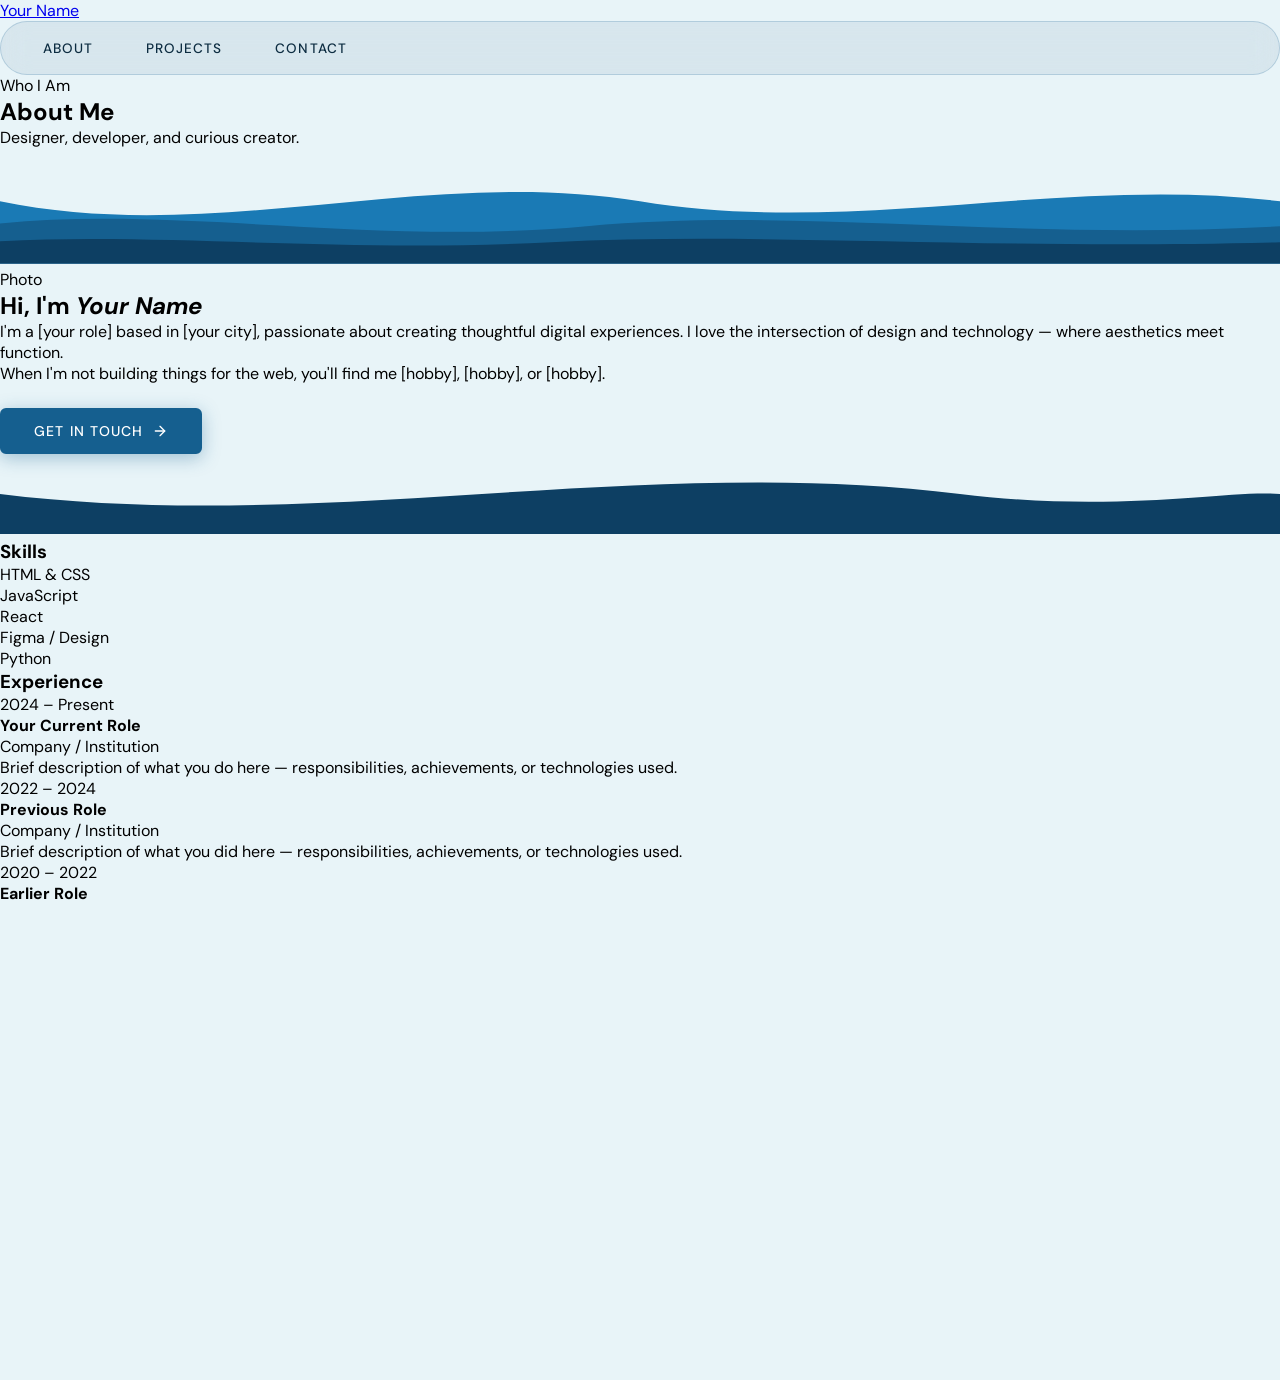
==== about.html @ 08655a59 "Create about.html created about page" ====
<!DOCTYPE html>
<html lang="en">
<head>
  <meta charset="UTF-8" />
  <meta name="viewport" content="width=device-width, initial-scale=1.0" />
  <title>About — Portfolio</title>
  <link rel="stylesheet" href="style.css" />
  <link href="https://fonts.googleapis.com/css2?family=Cormorant+Garamond:wght@300;400;600;700&family=DM+Sans:wght@300;400;500&display=swap" rel="stylesheet" />
</head>
<body class="inner-page">

  <!-- ── Fixed Header ── -->
  <header class="site-header">
    <a href="index.html" class="site-logo">Your Name</a>
    <nav>
      <ul class="nav-links nav-links--dark">
        <li><a href="about.html" class="nav-active">About</a></li>
        <li><a href="projects.html">Projects</a></li>
        <li><a href="contact.html">Contact</a></li>
      </ul>
    </nav>
  </header>

  <!-- ── Page Hero ── -->
  <section class="inner-hero">
    <div class="inner-hero-content">
      <span class="page-eyebrow">Who I Am</span>
      <h1 class="page-title">About Me</h1>
      <p class="page-subtitle">Designer, developer, and curious creator.</p>
    </div>
    <div class="inner-wave-divider">
      <svg viewBox="0 0 1440 130" preserveAspectRatio="none" xmlns="http://www.w3.org/2000/svg">
        <path class="wave wave-1" d="M0,60 C240,110 480,20 720,60 C960,100 1200,30 1440,60 L1440,130 L0,130 Z"/>
        <path class="wave wave-2" d="M0,85 C200,65 420,110 660,88 C900,66 1140,105 1440,88 L1440,130 L0,130 Z"/>
        <path class="wave wave-3" d="M0,105 C180,95 380,118 620,106 C860,94 1100,115 1440,106 L1440,130 L0,130 Z"/>
      </svg>
    </div>
  </section>

  <!-- ── About Body ── -->
  <main class="about-main">

    <!-- Intro Split -->
    <section class="about-intro">
      <div class="about-photo-placeholder">
        <span>Photo</span>
      </div>
      <div class="about-intro-text">
        <h2 class="about-heading">Hi, I'm <em>Your Name</em></h2>
        <p>I'm a [your role] based in [your city], passionate about creating thoughtful digital experiences. I love the intersection of design and technology — where aesthetics meet function.</p>
        <p>When I'm not building things for the web, you'll find me [hobby], [hobby], or [hobby].</p>
        <a href="contact.html" class="cta-btn" style="margin-top:1.5rem; display:inline-flex;">
          Get in Touch
          <svg width="16" height="16" viewBox="0 0 24 24" fill="none" stroke="currentColor" stroke-width="2" stroke-linecap="round" stroke-linejoin="round"><line x1="5" y1="12" x2="19" y2="12"/><polyline points="12 5 19 12 12 19"/></svg>
        </a>
      </div>
    </section>

    <!-- Wave separator -->
    <div class="about-wave-sep">
      <svg viewBox="0 0 1440 90" preserveAspectRatio="none" xmlns="http://www.w3.org/2000/svg">
        <path fill="var(--wave-3)" d="M0,45 C360,90 720,0 1080,45 C1260,67 1380,40 1440,45 L1440,90 L0,90 Z"/>
      </svg>
    </div>

    <!-- Skills & Experience (dark section) -->
    <section class="about-dark">

      <div class="about-skills-grid">
        <div class="skills-col">
          <h3 class="skills-heading">Skills</h3>
          <ul class="skills-list">
            <li class="skill-item">
              <span class="skill-name">HTML &amp; CSS</span>
              <div class="skill-bar"><div class="skill-fill" style="width:90%"></div></div>
            </li>
            <li class="skill-item">
              <span class="skill-name">JavaScript</span>
              <div class="skill-bar"><div class="skill-fill" style="width:80%"></div></div>
            </li>
            <li class="skill-item">
              <span class="skill-name">React</span>
              <div class="skill-bar"><div class="skill-fill" style="width:70%"></div></div>
            </li>
            <li class="skill-item">
              <span class="skill-name">Figma / Design</span>
              <div class="skill-bar"><div class="skill-fill" style="width:85%"></div></div>
            </li>
            <li class="skill-item">
              <span class="skill-name">Python</span>
              <div class="skill-bar"><div class="skill-fill" style="width:60%"></div></div>
            </li>
          </ul>
        </div>

        <div class="timeline-col">
          <h3 class="skills-heading">Experience</h3>
          <ol class="timeline">
            <li class="timeline-item">
              <span class="timeline-date">2024 – Present</span>
              <h4 class="timeline-role">Your Current Role</h4>
              <p class="timeline-org">Company / Institution</p>
              <p class="timeline-desc">Brief description of what you do here — responsibilities, achievements, or technologies used.</p>
            </li>
            <li class="timeline-item">
              <span class="timeline-date">2022 – 2024</span>
              <h4 class="timeline-role">Previous Role</h4>
              <p class="timeline-org">Company / Institution</p>
              <p class="timeline-desc">Brief description of what you did here — responsibilities, achievements, or technologies used.</p>
            </li>
            <li class="timeline-item">
              <span class="timeline-date">2020 – 2022</span>
              <h4 class="timeline-role">Earlier Role</h4>
              <p class="timeline-org">Company / Institution</p>
              <p class="timeline-desc">Brief description of what you did here — responsibilities, achievements, or technologies used.</p>
            </li>
          </ol>
        </div>
      </div>

    </section>

    <!-- Wave back to light -->
    <div class="about-wave-sep about-wave-sep--flip">
      <svg viewBox="0 0 1440 90" preserveAspectRatio="none" xmlns="http://www.w3.org/2000/svg">
        <path fill="var(--wave-3)" d="M0,45 C360,0 720,90 1080,45 C1260,22 1380,50 1440,45 L1440,0 L0,0 Z"/>
      </svg>
    </div>

    <!-- Values / Interests -->
    <section class="about-values">
      <h2 class="values-heading">What Drives Me</h2>
      <div class="values-grid">
        <div class="value-card">
          <div class="value-icon">✦</div>
          <h3>Craft</h3>
          <p>I care deeply about the details — every interaction, every pixel, every line of code.</p>
        </div>
        <div class="value-card">
          <div class="value-icon">◈</div>
          <h3>Curiosity</h3>
          <p>I'm always learning, exploring new tools, ideas, and creative directions.</p>
        </div>
        <div class="value-card">
          <div class="value-icon">❋</div>
          <h3>Collaboration</h3>
          <p>The best work happens when great minds come together with a shared goal.</p>
        </div>
      </div>
    </section>

  </main>

  <!-- ── Footer ── -->
  <footer class="site-footer">
    <div class="footer-wave">
      <svg viewBox="0 0 1440 80" preserveAspectRatio="none" xmlns="http://www.w3.org/2000/svg">
        <path fill="var(--wave-3)" d="M0,40 C360,80 720,0 1080,40 C1260,60 1380,35 1440,40 L1440,80 L0,80 Z"/>
      </svg>
    </div>
    <div class="footer-inner">
      <p class="footer-name">Your Name</p>
      <nav class="footer-nav">
        <a href="about.html">About</a>
        <a href="projects.html">Projects</a>
        <a href="contact.html">Contact</a>
      </nav>
    </div>
  </footer>

</body>
</html>
---- style.css ----
/* ========================================
   CSS Variables & Reset
======================================== */
*, *::before, *::after {
  margin: 0;
  padding: 0;
  box-sizing: border-box;
}

:root {
  --sky-top: #e8f4f8;
  --sky-mid: #b8dff0;
  --wave-1: #1a7ab5;
  --wave-2: #155f8f;
  --wave-3: #0d3f63;
  --accent: #5ec4f0;
  --text-dark: #0d2d42;
  --text-light: #ffffff;
  --btn-bg: rgba(255, 255, 255, 0.15);
  --btn-border: rgba(255, 255, 255, 0.6);
  --btn-hover: rgba(255, 255, 255, 0.3);
}

html, body {
  height: 100%;
  font-family: 'DM Sans', sans-serif;
  overflow-x: hidden;
  background: var(--sky-top);
}

/* ========================================
   Hero Section
======================================== */
.hero {
  position: relative;
  width: 100%;
  height: 100vh;
  min-height: 600px;
  background: linear-gradient(
    180deg,
    #f0f9ff 0%,
    #c8e9f7 40%,
    #a0d4ee 70%,
    #6db8e0 100%
  );
  display: flex;
  flex-direction: column;
  align-items: center;
  overflow: hidden;
}

/* ========================================
   Hero Text Content
======================================== */
.hero-content {
  position: relative;
  z-index: 2;
  text-align: center;
  padding-top: 8vh;
  animation: fadeDown 1s ease both;
}

.hero-eyebrow {
  font-family: 'DM Sans', sans-serif;
  font-weight: 300;
  font-size: clamp(0.8rem, 1.5vw, 1rem);
  letter-spacing: 0.25em;
  text-transform: uppercase;
  color: var(--text-dark);
  opacity: 0.6;
  margin-bottom: 0.5rem;
  animation: fadeDown 0.9s ease 0.1s both;
}

.hero-name {
  font-family: 'Cormorant Garamond', serif;
  font-weight: 700;
  font-size: clamp(3.5rem, 10vw, 7rem);
  color: var(--text-dark);
  line-height: 1;
  letter-spacing: -0.01em;
  animation: fadeDown 0.9s ease 0.2s both;
}

.hero-subtitle {
  font-family: 'DM Sans', sans-serif;
  font-weight: 300;
  font-size: clamp(0.9rem, 2vw, 1.2rem);
  letter-spacing: 0.3em;
  text-transform: uppercase;
  color: var(--text-dark);
  opacity: 0.55;
  margin-top: 0.75rem;
  animation: fadeDown 0.9s ease 0.3s both;
}

/* ========================================
   Wave Container
======================================== */
.wave-container {
  position: absolute;
  bottom: 0;
  left: 0;
  width: 100%;
  height: 65%;
  display: flex;
  flex-direction: column;
  align-items: center;
  justify-content: flex-end;
}

/* ========================================
   SVG Waves
======================================== */
.waves-svg {
  position: absolute;
  bottom: 0;
  left: 0;
  width: 100%;
  height: 100%;
}

.wave {
  animation: waveDrift 8s ease-in-out infinite alternate;
  transform-origin: center bottom;
}

.wave-1 {
  fill: var(--wave-1);
  animation-duration: 10s;
  animation-delay: 0s;
}

.wave-2 {
  fill: var(--wave-2);
  animation-duration: 8s;
  animation-delay: -2s;
}

.wave-3 {
  fill: var(--wave-3);
  animation-duration: 6s;
  animation-delay: -1s;
}

/* ========================================
   Navigation Bar
======================================== */
.navbar {
  position: absolute;
  bottom: 42%;
  left: 50%;
  transform: translateX(-50%);
  z-index: 10;
  animation: fadeUp 1s ease 0.5s both;
}

.nav-links {
  display: flex;
  list-style: none;
  gap: 0.5rem;
  background: rgba(255, 255, 255, 0.12);
  backdrop-filter: blur(14px);
  -webkit-backdrop-filter: blur(14px);
  border: 1px solid rgba(255, 255, 255, 0.35);
  border-radius: 50px;
  padding: 0.6rem 1.2rem;
  box-shadow: 0 8px 32px rgba(13, 63, 99, 0.2);
}

.nav-links li a {
  display: block;
  padding: 0.5rem 1.4rem;
  font-family: 'DM Sans', sans-serif;
  font-size: 0.85rem;
  font-weight: 500;
  letter-spacing: 0.08em;
  text-transform: uppercase;
  color: var(--text-light);
  text-decoration: none;
  border-radius: 40px;
  transition: background 0.25s ease, color 0.25s ease;
}

.nav-links li a:hover {
  background: rgba(255, 255, 255, 0.25);
  color: #ffffff;
}

/* ========================================
   Project Redirect Buttons
======================================== */
.project-buttons {
  position: absolute;
  bottom: 8%;
  left: 50%;
  transform: translateX(-50%);
  display: flex;
  gap: 1.2rem;
  z-index: 10;
  flex-wrap: wrap;
  justify-content: center;
  animation: fadeUp 1s ease 0.7s both;
}

.project-btn {
  display: inline-flex;
  align-items: center;
  justify-content: center;
  padding: 0.65rem 1.8rem;
  font-family: 'DM Sans', sans-serif;
  font-size: 0.82rem;
  font-weight: 500;
  letter-spacing: 0.1em;
  text-transform: uppercase;
  color: var(--text-light);
  text-decoration: none;
  background: var(--btn-bg);
  backdrop-filter: blur(10px);
  -webkit-backdrop-filter: blur(10px);
  border: 1.5px solid var(--btn-border);
  border-radius: 6px;
  min-width: 140px;
  transition: background 0.25s ease, transform 0.2s ease, box-shadow 0.25s ease;
  box-shadow: 0 4px 16px rgba(0, 0, 0, 0.15);
}

.project-btn:hover {
  background: var(--btn-hover);
  transform: translateY(-3px);
  box-shadow: 0 8px 24px rgba(0, 0, 0, 0.2);
}

/* ========================================
   Animations
======================================== */
@keyframes fadeDown {
  from {
    opacity: 0;
    transform: translateY(-20px);
  }
  to {
    opacity: 1;
    transform: translateY(0);
  }
}

@keyframes fadeUp {
  from {
    opacity: 0;
    transform: translate(-50%, 20px);
  }
  to {
    opacity: 1;
    transform: translate(-50%, 0);
  }
}

@keyframes waveDrift {
  0% {
    d: path("M0,280 C80,230 160,180 260,160 C360,140 400,200 500,170 C600,140 650,80 750,100 C850,120 900,200 1000,180 C1100,160 1200,130 1300,150 C1370,165 1410,190 1440,200 L1440,420 L0,420 Z");
  }
  100% {
    d: path("M0,270 C80,240 160,190 270,175 C370,155 420,210 510,180 C610,150 660,90 760,108 C860,128 910,205 1010,185 C1110,165 1210,138 1310,158 C1380,170 1415,195 1440,205 L1440,420 L0,420 Z");
  }
}

/* ========================================
   Responsive — Index
======================================== */
@media (max-width: 600px) {
  .nav-links {
    gap: 0;
    padding: 0.5rem 0.6rem;
  }

  .nav-links li a {
    padding: 0.45rem 0.8rem;
    font-size: 0.75rem;
  }

  .project-buttons {
    gap: 0.7rem;
  }

  .project-btn {
    min-width: 100px;
    padding: 0.55rem 1.1rem;
    font-size: 0.75rem;
  }
}


/* ============================================================
   PROJECT PAGE STYLES
   All rules below apply to project.html (class: .project-page)
============================================================ */

/* ── Page base ── */
.project-page {
  background: #f0f9ff;
  min-height: 100vh;
  display: flex;
  flex-direction: column;
}

/* ── Top Header / Nav ── */
.project-header {
  position: fixed;
  top: 0;
  left: 0;
  width: 100%;
  z-index: 100;
  display: flex;
  align-items: center;
  justify-content: space-between;
  padding: 1rem 3rem;
  background: rgba(240, 249, 255, 0.75);
  backdrop-filter: blur(16px);
  -webkit-backdrop-filter: blur(16px);
  border-bottom: 1px solid rgba(21, 95, 143, 0.1);
  animation: fadeDown 0.7s ease both;
}

.back-link {
  display: inline-flex;
  align-items: center;
  gap: 0.4rem;
  font-family: 'DM Sans', sans-serif;
  font-size: 0.85rem;
  font-weight: 500;
  letter-spacing: 0.05em;
  color: var(--wave-2);
  text-decoration: none;
  transition: gap 0.2s ease, color 0.2s ease;
}

.back-link:hover {
  gap: 0.7rem;
  color: var(--wave-1);
}

/* Dark variant of nav for light backgrounds */
.nav-links--dark {
  background: rgba(13, 63, 99, 0.07);
  border: 1px solid rgba(21, 95, 143, 0.2);
  box-shadow: none;
}

.nav-links--dark li a {
  color: var(--text-dark);
}

.nav-links--dark li a:hover {
  background: rgba(21, 95, 143, 0.12);
  color: var(--wave-2);
}

/* ── Project Hero ── */
.project-hero {
  position: relative;
  width: 100%;
  padding-top: 120px;
  padding-bottom: 0;
  min-height: 52vh;
  background: linear-gradient(
    180deg,
    #f0f9ff 0%,
    #c8e9f7 45%,
    #7bbfde 100%
  );
  display: flex;
  flex-direction: column;
  align-items: center;
  justify-content: center;
  overflow: hidden;
}

.project-hero-content {
  position: relative;
  z-index: 2;
  text-align: center;
  padding: 2rem 2rem 5rem;
  animation: fadeDown 0.9s ease 0.1s both;
}

.project-tag {
  display: inline-block;
  font-family: 'DM Sans', sans-serif;
  font-size: 0.75rem;
  font-weight: 500;
  letter-spacing: 0.2em;
  text-transform: uppercase;
  color: var(--wave-2);
  opacity: 0.8;
  margin-bottom: 0.9rem;
}

.project-title {
  font-family: 'Cormorant Garamond', serif;
  font-weight: 700;
  font-size: clamp(2.8rem, 8vw, 5.5rem);
  color: var(--text-dark);
  line-height: 1.05;
  margin-bottom: 1rem;
}

.project-tagline {
  font-family: 'DM Sans', sans-serif;
  font-weight: 300;
  font-size: clamp(0.95rem, 2vw, 1.2rem);
  color: var(--text-dark);
  opacity: 0.65;
  max-width: 540px;
  margin: 0 auto 2rem;
  line-height: 1.6;
}

/* ── CTA Button ── */
.cta-btn {
  display: inline-flex;
  align-items: center;
  gap: 0.5rem;
  padding: 0.75rem 2rem;
  font-family: 'DM Sans', sans-serif;
  font-size: 0.88rem;
  font-weight: 500;
  letter-spacing: 0.08em;
  text-transform: uppercase;
  text-decoration: none;
  color: var(--text-light);
  background: var(--wave-2);
  border: 2px solid var(--wave-2);
  border-radius: 6px;
  transition: background 0.25s ease, transform 0.2s ease, box-shadow 0.25s ease;
  box-shadow: 0 4px 18px rgba(21, 95, 143, 0.35);
}

.cta-btn:hover {
  background: var(--wave-1);
  border-color: var(--wave-1);
  transform: translateY(-3px);
  box-shadow: 0 8px 28px rgba(21, 95, 143, 0.4);
}

.cta-btn--light {
  background: rgba(255,255,255,0.15);
  border-color: rgba(255,255,255,0.6);
  backdrop-filter: blur(10px);
}

.cta-btn--light:hover {
  background: rgba(255,255,255,0.3);
  border-color: rgba(255,255,255,0.8);
}

/* ── Wave divider under hero ── */
.project-wave-divider {
  position: relative;
  width: 100%;
  line-height: 0;
  z-index: 1;
}

.project-wave-divider svg {
  width: 100%;
  height: 160px;
  display: block;
}

/* ── Project Body ── */
.project-body {
  flex: 1;
  background: var(--wave-3);
  padding: 0 0 0;
}

/* ── Meta Chips ── */
.project-meta {
  display: flex;
  flex-wrap: wrap;
  gap: 1rem;
  justify-content: center;
  padding: 2.5rem 2rem 2rem;
  animation: fadeUp 0.8s ease 0.3s both;
}

.meta-chip {
  display: flex;
  flex-direction: column;
  align-items: center;
  gap: 0.2rem;
  background: rgba(255, 255, 255, 0.07);
  border: 1px solid rgba(255, 255, 255, 0.15);
  border-radius: 8px;
  padding: 0.8rem 1.6rem;
  min-width: 120px;
}

.meta-label {
  font-family: 'DM Sans', sans-serif;
  font-size: 0.68rem;
  font-weight: 500;
  letter-spacing: 0.18em;
  text-transform: uppercase;
  color: var(--accent);
  opacity: 0.8;
}

.meta-value {
  font-family: 'DM Sans', sans-serif;
  font-size: 0.88rem;
  font-weight: 400;
  color: var(--text-light);
}

/* ── Project Image Placeholder ── */
.project-image-placeholder {
  margin: 0 auto 3rem;
  max-width: 860px;
  width: calc(100% - 4rem);
  height: 400px;
  background: rgba(255,255,255,0.05);
  border: 2px dashed rgba(255,255,255,0.2);
  border-radius: 12px;
  display: flex;
  align-items: center;
  justify-content: center;
  color: rgba(255,255,255,0.35);
  font-family: 'DM Sans', sans-serif;
  font-size: 0.9rem;
  letter-spacing: 0.1em;
  text-transform: uppercase;
}

/* ── Project Description Sections ── */
.project-sections {
  max-width: 720px;
  margin: 0 auto;
  padding: 0 2rem 4rem;
  display: flex;
  flex-direction: column;
  gap: 3rem;
}

.project-section {
  animation: fadeUp 0.8s ease both;
}

.section-heading {
  font-family: 'Cormorant Garamond', serif;
  font-weight: 600;
  font-size: clamp(1.5rem, 4vw, 2.2rem);
  color: var(--text-light);
  margin-bottom: 0.8rem;
  padding-bottom: 0.5rem;
  border-bottom: 1px solid rgba(255,255,255,0.12);
}

.section-text {
  font-family: 'DM Sans', sans-serif;
  font-weight: 300;
  font-size: 1rem;
  line-height: 1.8;
  color: rgba(255,255,255,0.75);
}

/* ── CTA Banner ── */
.project-cta-banner {
  position: relative;
  background: var(--wave-2);
  text-align: center;
  overflow: hidden;
}

.cta-banner-wave {
  line-height: 0;
  margin-bottom: -2px;
}

.cta-banner-wave svg {
  width: 100%;
  height: 80px;
  display: block;
}

.cta-banner-content {
  padding: 3rem 2rem 4rem;
}

.cta-banner-label {
  font-family: 'DM Sans', sans-serif;
  font-size: 0.78rem;
  font-weight: 400;
  letter-spacing: 0.2em;
  text-transform: uppercase;
  color: rgba(255,255,255,0.6);
  margin-bottom: 0.5rem;
}

.cta-banner-heading {
  font-family: 'Cormorant Garamond', serif;
  font-size: clamp(1.8rem, 5vw, 3rem);
  font-weight: 600;
  color: var(--text-light);
  margin-bottom: 1.5rem;
}

/* ── Footer ── */
.project-footer {
  background: var(--wave-3);
  display: flex;
  align-items: center;
  justify-content: space-between;
  padding: 1.5rem 3rem;
  border-top: 1px solid rgba(255,255,255,0.08);
}

.footer-back {
  font-family: 'DM Sans', sans-serif;
  font-size: 0.82rem;
  font-weight: 400;
  color: rgba(255,255,255,0.5);
  text-decoration: none;
  letter-spacing: 0.05em;
  transition: color 0.2s ease;
}

.footer-back:hover {
  color: var(--accent);
}

.footer-name {
  font-family: 'Cormorant Garamond', serif;
  font-size: 1rem;
  font-weight: 400;
  color: rgba(255,255,255,0.4);
  letter-spacing: 0.1em;
}

/* ============================================================
   Responsive — Project Page
============================================================ */
@media (max-width: 768px) {
  .project-header {
    padding: 1rem 1.2rem;
  }

  .nav-links--dark {
    display: none;
  }

  .project-meta {
    gap: 0.6rem;
  }

  .meta-chip {
    min-width: 100px;
    padding: 0.6rem 1rem;
  }

  .project-image-placeholder {
    height: 240px;
    width: calc(100% - 2rem);
  }

  .project-sections {
    padding: 0 1.2rem 3rem;
  }

  .project-footer {
    padding: 1.2rem 1.5rem;
    flex-direction: column;
    gap: 0.5rem;
    text-align: center;
  }
}
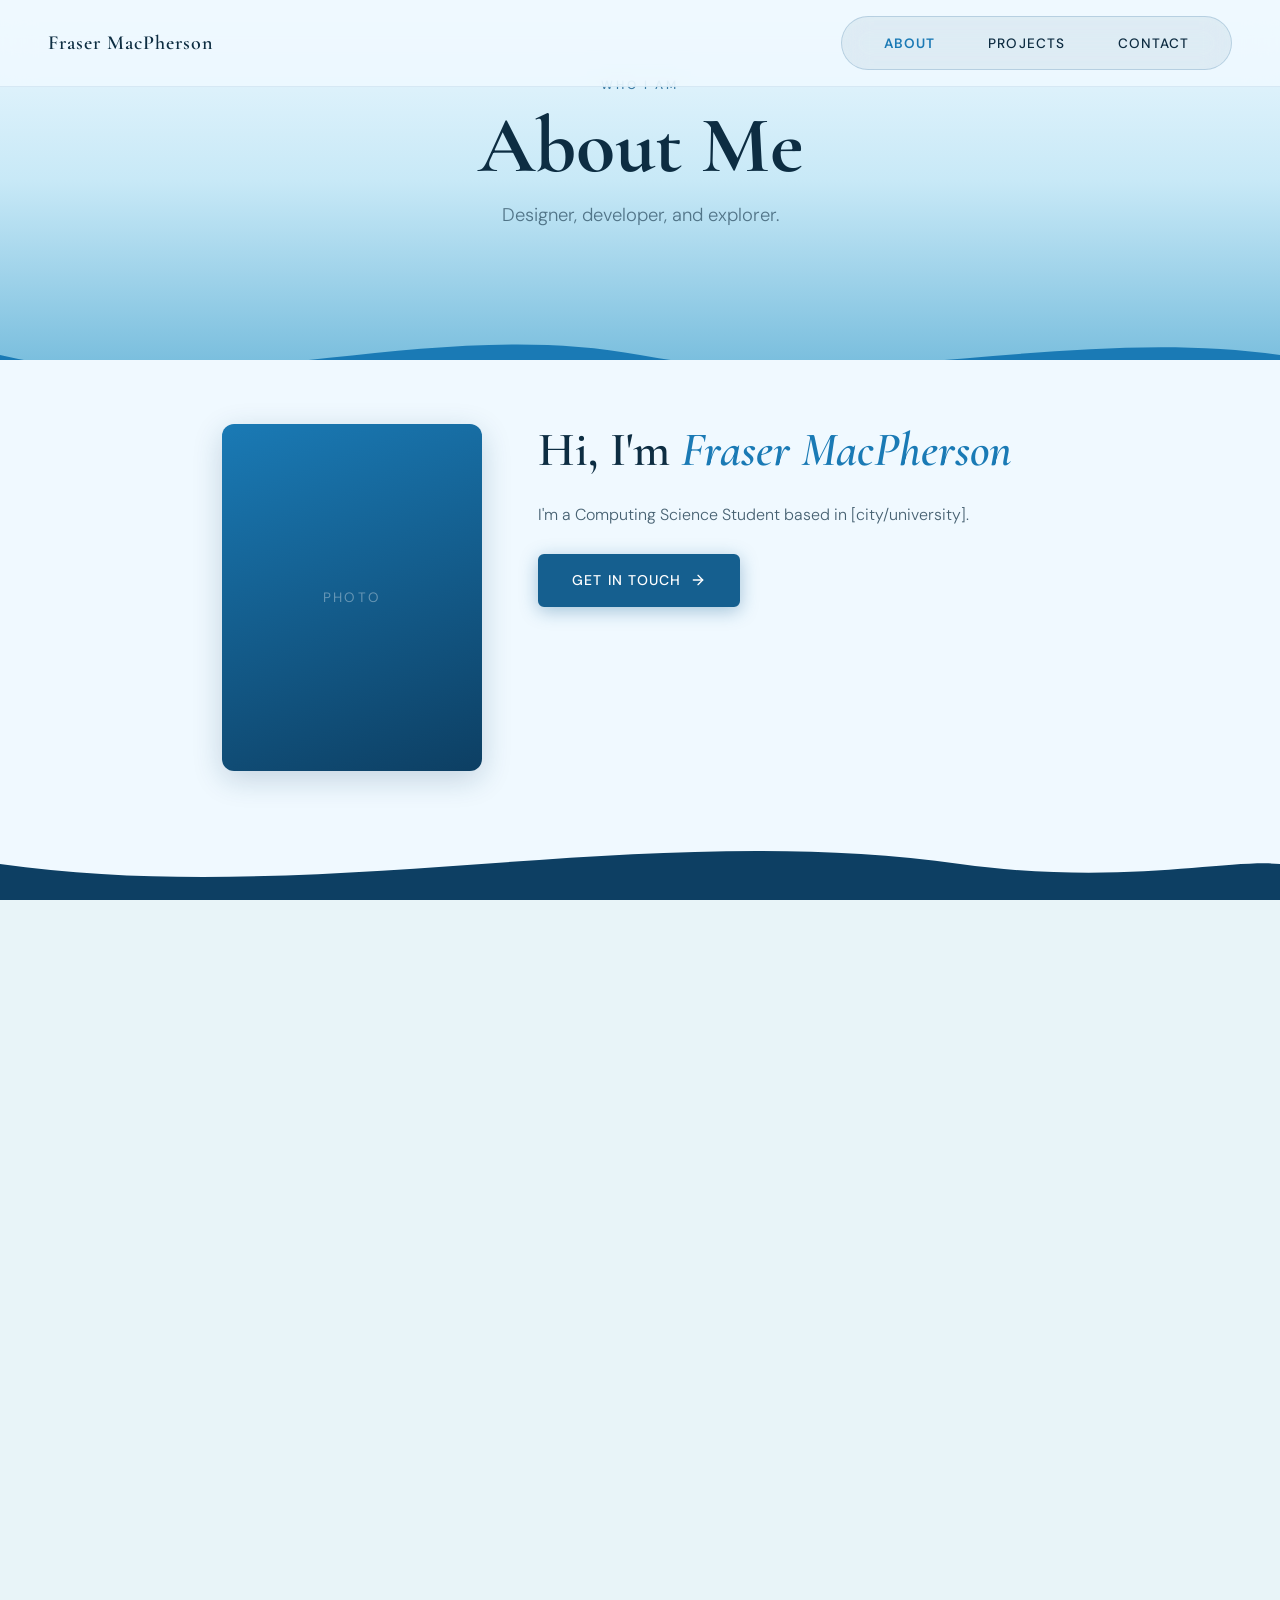
==== commit ed2c0bbb: "Update about.html" ====
--- a/about.html
+++ b/about.html
@@ -3,7 +3,7 @@
 <head>
   <meta charset="UTF-8" />
   <meta name="viewport" content="width=device-width, initial-scale=1.0" />
-  <title>About — Portfolio</title>
+  <title>About | Fraser MacPherson</title>
   <link rel="stylesheet" href="style.css" />
   <link href="https://fonts.googleapis.com/css2?family=Cormorant+Garamond:wght@300;400;600;700&family=DM+Sans:wght@300;400;500&display=swap" rel="stylesheet" />
 </head>
@@ -11,7 +11,7 @@
 
   <!-- ── Fixed Header ── -->
   <header class="site-header">
-    <a href="index.html" class="site-logo">Your Name</a>
+    <a href="index.html" class="site-logo">Fraser MacPherson</a>
     <nav>
       <ul class="nav-links nav-links--dark">
         <li><a href="about.html" class="nav-active">About</a></li>
@@ -26,7 +26,7 @@
     <div class="inner-hero-content">
       <span class="page-eyebrow">Who I Am</span>
       <h1 class="page-title">About Me</h1>
-      <p class="page-subtitle">Designer, developer, and curious creator.</p>
+      <p class="page-subtitle">Designer, developer, and explorer.</p>
     </div>
     <div class="inner-wave-divider">
       <svg viewBox="0 0 1440 130" preserveAspectRatio="none" xmlns="http://www.w3.org/2000/svg">
@@ -46,9 +46,8 @@
         <span>Photo</span>
       </div>
       <div class="about-intro-text">
-        <h2 class="about-heading">Hi, I'm <em>Your Name</em></h2>
-        <p>I'm a [your role] based in [your city], passionate about creating thoughtful digital experiences. I love the intersection of design and technology — where aesthetics meet function.</p>
-        <p>When I'm not building things for the web, you'll find me [hobby], [hobby], or [hobby].</p>
+        <h2 class="about-heading">Hi, I'm <em>Fraser MacPherson</em></h2>
+        <p>I'm a Computing Science Student based in [city/university].
         <a href="contact.html" class="cta-btn" style="margin-top:1.5rem; display:inline-flex;">
           Get in Touch
           <svg width="16" height="16" viewBox="0 0 24 24" fill="none" stroke="currentColor" stroke-width="2" stroke-linecap="round" stroke-linejoin="round"><line x1="5" y1="12" x2="19" y2="12"/><polyline points="12 5 19 12 12 19"/></svg>
@@ -159,7 +158,7 @@
       </svg>
     </div>
     <div class="footer-inner">
-      <p class="footer-name">Your Name</p>
+      <p class="footer-name">Fraser MacPherson</p>
       <nav class="footer-nav">
         <a href="about.html">About</a>
         <a href="projects.html">Projects</a>
--- a/style.css
+++ b/style.css
@@ -1,3 +1,9 @@
+/* ============================================================
+   PORTFOLIO STYLESHEET
+   Pages: index.html · projects.html · about.html ·
+          contact.html · project.html
+============================================================ */
+
 /* ========================================
    CSS Variables & Reset
 ======================================== */
@@ -8,17 +14,17 @@
 }
 
 :root {
-  --sky-top: #e8f4f8;
-  --sky-mid: #b8dff0;
-  --wave-1: #1a7ab5;
-  --wave-2: #155f8f;
-  --wave-3: #0d3f63;
-  --accent: #5ec4f0;
-  --text-dark: #0d2d42;
+  --sky-top:    #e8f4f8;
+  --sky-mid:    #b8dff0;
+  --wave-1:     #1a7ab5;
+  --wave-2:     #155f8f;
+  --wave-3:     #0d3f63;
+  --accent:     #5ec4f0;
+  --text-dark:  #0d2d42;
   --text-light: #ffffff;
-  --btn-bg: rgba(255, 255, 255, 0.15);
+  --btn-bg:     rgba(255, 255, 255, 0.15);
   --btn-border: rgba(255, 255, 255, 0.6);
-  --btn-hover: rgba(255, 255, 255, 0.3);
+  --btn-hover:  rgba(255, 255, 255, 0.3);
 }
 
 html, body {
@@ -29,29 +35,43 @@
 }
 
 /* ========================================
-   Hero Section
+   Shared Animations
 ======================================== */
+@keyframes fadeDown {
+  from { opacity: 0; transform: translateY(-20px); }
+  to   { opacity: 1; transform: translateY(0); }
+}
+
+@keyframes fadeUp {
+  from { opacity: 0; transform: translate(-50%, 20px); }
+  to   { opacity: 1; transform: translate(-50%, 0); }
+}
+
+@keyframes fadeIn {
+  from { opacity: 0; transform: translateY(18px); }
+  to   { opacity: 1; transform: translateY(0); }
+}
+
+@keyframes waveDrift {
+  0%   { d: path("M0,280 C80,230 160,180 260,160 C360,140 400,200 500,170 C600,140 650,80 750,100 C850,120 900,200 1000,180 C1100,160 1200,130 1300,150 C1370,165 1410,190 1440,200 L1440,420 L0,420 Z"); }
+  100% { d: path("M0,270 C80,240 160,190 270,175 C370,155 420,210 510,180 C610,150 660,90 760,108 C860,128 910,205 1010,185 C1110,165 1210,138 1310,158 C1380,170 1415,195 1440,205 L1440,420 L0,420 Z"); }
+}
+
+/* ============================================================
+   INDEX PAGE — HERO
+============================================================ */
 .hero {
   position: relative;
   width: 100%;
   height: 100vh;
   min-height: 600px;
-  background: linear-gradient(
-    180deg,
-    #f0f9ff 0%,
-    #c8e9f7 40%,
-    #a0d4ee 70%,
-    #6db8e0 100%
-  );
+  background: linear-gradient(180deg, #f0f9ff 0%, #c8e9f7 40%, #a0d4ee 70%, #6db8e0 100%);
   display: flex;
   flex-direction: column;
   align-items: center;
   overflow: hidden;
 }
 
-/* ========================================
-   Hero Text Content
-======================================== */
 .hero-content {
   position: relative;
   z-index: 2;
@@ -61,9 +81,8 @@
 }
 
 .hero-eyebrow {
-  font-family: 'DM Sans', sans-serif;
+  font-size: clamp(0.8rem, 1.5vw, 1rem);
   font-weight: 300;
-  font-size: clamp(0.8rem, 1.5vw, 1rem);
   letter-spacing: 0.25em;
   text-transform: uppercase;
   color: var(--text-dark);
@@ -83,9 +102,8 @@
 }
 
 .hero-subtitle {
-  font-family: 'DM Sans', sans-serif;
+  font-size: clamp(0.9rem, 2vw, 1.2rem);
   font-weight: 300;
-  font-size: clamp(0.9rem, 2vw, 1.2rem);
   letter-spacing: 0.3em;
   text-transform: uppercase;
   color: var(--text-dark);
@@ -94,9 +112,7 @@
   animation: fadeDown 0.9s ease 0.3s both;
 }
 
-/* ========================================
-   Wave Container
-======================================== */
+/* Wave landscape */
 .wave-container {
   position: absolute;
   bottom: 0;
@@ -109,9 +125,6 @@
   justify-content: flex-end;
 }
 
-/* ========================================
-   SVG Waves
-======================================== */
 .waves-svg {
   position: absolute;
   bottom: 0;
@@ -124,28 +137,11 @@
   animation: waveDrift 8s ease-in-out infinite alternate;
   transform-origin: center bottom;
 }
-
-.wave-1 {
-  fill: var(--wave-1);
-  animation-duration: 10s;
-  animation-delay: 0s;
-}
-
-.wave-2 {
-  fill: var(--wave-2);
-  animation-duration: 8s;
-  animation-delay: -2s;
-}
-
-.wave-3 {
-  fill: var(--wave-3);
-  animation-duration: 6s;
-  animation-delay: -1s;
-}
-
-/* ========================================
-   Navigation Bar
-======================================== */
+.wave-1 { fill: var(--wave-1); animation-duration: 10s; animation-delay: 0s; }
+.wave-2 { fill: var(--wave-2); animation-duration: 8s;  animation-delay: -2s; }
+.wave-3 { fill: var(--wave-3); animation-duration: 6s;  animation-delay: -1s; }
+
+/* Index nav */
 .navbar {
   position: absolute;
   bottom: 42%;
@@ -155,41 +151,7 @@
   animation: fadeUp 1s ease 0.5s both;
 }
 
-.nav-links {
-  display: flex;
-  list-style: none;
-  gap: 0.5rem;
-  background: rgba(255, 255, 255, 0.12);
-  backdrop-filter: blur(14px);
-  -webkit-backdrop-filter: blur(14px);
-  border: 1px solid rgba(255, 255, 255, 0.35);
-  border-radius: 50px;
-  padding: 0.6rem 1.2rem;
-  box-shadow: 0 8px 32px rgba(13, 63, 99, 0.2);
-}
-
-.nav-links li a {
-  display: block;
-  padding: 0.5rem 1.4rem;
-  font-family: 'DM Sans', sans-serif;
-  font-size: 0.85rem;
-  font-weight: 500;
-  letter-spacing: 0.08em;
-  text-transform: uppercase;
-  color: var(--text-light);
-  text-decoration: none;
-  border-radius: 40px;
-  transition: background 0.25s ease, color 0.25s ease;
-}
-
-.nav-links li a:hover {
-  background: rgba(255, 255, 255, 0.25);
-  color: #ffffff;
-}
-
-/* ========================================
-   Project Redirect Buttons
-======================================== */
+/* Index project buttons */
 .project-buttons {
   position: absolute;
   bottom: 8%;
@@ -208,7 +170,6 @@
   align-items: center;
   justify-content: center;
   padding: 0.65rem 1.8rem;
-  font-family: 'DM Sans', sans-serif;
   font-size: 0.82rem;
   font-weight: 500;
   letter-spacing: 0.1em;
@@ -224,79 +185,257 @@
   transition: background 0.25s ease, transform 0.2s ease, box-shadow 0.25s ease;
   box-shadow: 0 4px 16px rgba(0, 0, 0, 0.15);
 }
-
 .project-btn:hover {
   background: var(--btn-hover);
   transform: translateY(-3px);
   box-shadow: 0 8px 24px rgba(0, 0, 0, 0.2);
 }
 
-/* ========================================
-   Animations
-======================================== */
-@keyframes fadeDown {
-  from {
-    opacity: 0;
-    transform: translateY(-20px);
-  }
-  to {
-    opacity: 1;
-    transform: translateY(0);
-  }
-}
-
-@keyframes fadeUp {
-  from {
-    opacity: 0;
-    transform: translate(-50%, 20px);
-  }
-  to {
-    opacity: 1;
-    transform: translate(-50%, 0);
-  }
-}
-
-@keyframes waveDrift {
-  0% {
-    d: path("M0,280 C80,230 160,180 260,160 C360,140 400,200 500,170 C600,140 650,80 750,100 C850,120 900,200 1000,180 C1100,160 1200,130 1300,150 C1370,165 1410,190 1440,200 L1440,420 L0,420 Z");
-  }
-  100% {
-    d: path("M0,270 C80,240 160,190 270,175 C370,155 420,210 510,180 C610,150 660,90 760,108 C860,128 910,205 1010,185 C1110,165 1210,138 1310,158 C1380,170 1415,195 1440,205 L1440,420 L0,420 Z");
-  }
-}
-
-/* ========================================
-   Responsive — Index
-======================================== */
-@media (max-width: 600px) {
-  .nav-links {
-    gap: 0;
-    padding: 0.5rem 0.6rem;
-  }
-
-  .nav-links li a {
-    padding: 0.45rem 0.8rem;
-    font-size: 0.75rem;
-  }
-
-  .project-buttons {
-    gap: 0.7rem;
-  }
-
-  .project-btn {
-    min-width: 100px;
-    padding: 0.55rem 1.1rem;
-    font-size: 0.75rem;
-  }
-}
-
-
-/* ============================================================
-   PROJECT PAGE STYLES
-   All rules below apply to project.html (class: .project-page)
-============================================================ */
-
-/* ── Page base ── */
+/* ============================================================
+   SHARED NAVIGATION
+============================================================ */
+.nav-links {
+  display: flex;
+  list-style: none;
+  gap: 0.5rem;
+  background: rgba(255, 255, 255, 0.12);
+  backdrop-filter: blur(14px);
+  -webkit-backdrop-filter: blur(14px);
+  border: 1px solid rgba(255, 255, 255, 0.35);
+  border-radius: 50px;
+  padding: 0.6rem 1.2rem;
+  box-shadow: 0 8px 32px rgba(13, 63, 99, 0.2);
+}
+
+.nav-links li a {
+  display: block;
+  padding: 0.5rem 1.4rem;
+  font-size: 0.85rem;
+  font-weight: 500;
+  letter-spacing: 0.08em;
+  text-transform: uppercase;
+  color: var(--text-light);
+  text-decoration: none;
+  border-radius: 40px;
+  transition: background 0.25s ease, color 0.25s ease;
+}
+.nav-links li a:hover { background: rgba(255,255,255,0.25); }
+
+/* Dark variant (light background pages) */
+.nav-links--dark {
+  background: rgba(13, 63, 99, 0.07);
+  border: 1px solid rgba(21, 95, 143, 0.2);
+  box-shadow: none;
+}
+.nav-links--dark li a { color: var(--text-dark); }
+.nav-links--dark li a:hover { background: rgba(21, 95, 143, 0.12); color: var(--wave-2); }
+.nav-links--dark li a.nav-active { color: var(--wave-1); font-weight: 600; }
+
+/* ============================================================
+   SHARED INNER-PAGE HEADER
+============================================================ */
+.site-header {
+  position: fixed;
+  top: 0;
+  left: 0;
+  width: 100%;
+  z-index: 100;
+  display: flex;
+  align-items: center;
+  justify-content: space-between;
+  padding: 1rem 3rem;
+  background: rgba(240, 249, 255, 0.82);
+  backdrop-filter: blur(16px);
+  -webkit-backdrop-filter: blur(16px);
+  border-bottom: 1px solid rgba(21, 95, 143, 0.1);
+  animation: fadeDown 0.7s ease both;
+}
+
+.site-logo {
+  font-family: 'Cormorant Garamond', serif;
+  font-size: 1.25rem;
+  font-weight: 600;
+  color: var(--text-dark);
+  text-decoration: none;
+  letter-spacing: 0.05em;
+  transition: color 0.2s ease;
+}
+.site-logo:hover { color: var(--wave-1); }
+
+.back-link {
+  display: inline-flex;
+  align-items: center;
+  gap: 0.4rem;
+  font-size: 0.85rem;
+  font-weight: 500;
+  letter-spacing: 0.05em;
+  color: var(--wave-2);
+  text-decoration: none;
+  transition: gap 0.2s ease, color 0.2s ease;
+}
+.back-link:hover { gap: 0.7rem; color: var(--wave-1); }
+
+/* ============================================================
+   SHARED INNER-PAGE HERO (projects / about / contact)
+============================================================ */
+.inner-page {
+  background: #f0f9ff;
+  min-height: 100vh;
+  display: flex;
+  flex-direction: column;
+}
+
+.inner-hero {
+  position: relative;
+  width: 100%;
+  padding-top: 110px;
+  min-height: 40vh;
+  background: linear-gradient(180deg, #f0f9ff 0%, #c8e9f7 50%, #7bbfde 100%);
+  display: flex;
+  flex-direction: column;
+  align-items: center;
+  justify-content: center;
+  overflow: hidden;
+}
+
+.inner-hero-content {
+  position: relative;
+  z-index: 2;
+  text-align: center;
+  padding: 2rem 2rem 4rem;
+  animation: fadeDown 0.9s ease 0.1s both;
+}
+
+.page-eyebrow {
+  display: block;
+  font-size: 0.75rem;
+  font-weight: 500;
+  letter-spacing: 0.22em;
+  text-transform: uppercase;
+  color: var(--wave-2);
+  opacity: 0.8;
+  margin-bottom: 0.7rem;
+}
+
+.page-title {
+  font-family: 'Cormorant Garamond', serif;
+  font-weight: 700;
+  font-size: clamp(2.8rem, 8vw, 5rem);
+  color: var(--text-dark);
+  line-height: 1.05;
+  margin-bottom: 0.8rem;
+}
+
+.page-subtitle {
+  font-size: clamp(0.95rem, 2vw, 1.15rem);
+  font-weight: 300;
+  color: var(--text-dark);
+  opacity: 0.6;
+  max-width: 480px;
+  margin: 0 auto;
+  line-height: 1.6;
+}
+
+.inner-wave-divider {
+  position: relative;
+  width: 100%;
+  line-height: 0;
+  z-index: 1;
+}
+.inner-wave-divider svg {
+  width: 100%;
+  height: 130px;
+  display: block;
+}
+
+/* ============================================================
+   SHARED CTA BUTTON
+============================================================ */
+.cta-btn {
+  display: inline-flex;
+  align-items: center;
+  gap: 0.5rem;
+  padding: 0.75rem 2rem;
+  font-size: 0.88rem;
+  font-weight: 500;
+  letter-spacing: 0.08em;
+  text-transform: uppercase;
+  text-decoration: none;
+  color: var(--text-light);
+  background: var(--wave-2);
+  border: 2px solid var(--wave-2);
+  border-radius: 6px;
+  transition: background 0.25s ease, transform 0.2s ease, box-shadow 0.25s ease;
+  box-shadow: 0 4px 18px rgba(21, 95, 143, 0.35);
+  cursor: pointer;
+}
+.cta-btn:hover {
+  background: var(--wave-1);
+  border-color: var(--wave-1);
+  transform: translateY(-3px);
+  box-shadow: 0 8px 28px rgba(21, 95, 143, 0.4);
+}
+.cta-btn--light {
+  background: rgba(255,255,255,0.15);
+  border-color: rgba(255,255,255,0.6);
+  backdrop-filter: blur(10px);
+}
+.cta-btn--light:hover {
+  background: rgba(255,255,255,0.3);
+  border-color: rgba(255,255,255,0.8);
+}
+
+/* ============================================================
+   SHARED FOOTER
+============================================================ */
+.site-footer {
+  background: var(--wave-2);
+  margin-top: auto;
+}
+
+.footer-wave {
+  line-height: 0;
+}
+.footer-wave svg {
+  width: 100%;
+  height: 80px;
+  display: block;
+}
+
+.footer-inner {
+  background: var(--wave-3);
+  display: flex;
+  align-items: center;
+  justify-content: space-between;
+  padding: 1.8rem 3rem;
+}
+
+.footer-name {
+  font-family: 'Cormorant Garamond', serif;
+  font-size: 1.1rem;
+  font-weight: 400;
+  color: rgba(255,255,255,0.5);
+  letter-spacing: 0.1em;
+}
+
+.footer-nav {
+  display: flex;
+  gap: 2rem;
+}
+.footer-nav a {
+  font-size: 0.8rem;
+  font-weight: 400;
+  letter-spacing: 0.1em;
+  text-transform: uppercase;
+  color: rgba(255,255,255,0.45);
+  text-decoration: none;
+  transition: color 0.2s ease;
+}
+.footer-nav a:hover { color: var(--accent); }
+
+/* ============================================================
+   PROJECT DETAIL PAGE  (project.html)
+============================================================ */
 .project-page {
   background: #f0f9ff;
   min-height: 100vh;
@@ -304,11 +443,9 @@
   flex-direction: column;
 }
 
-/* ── Top Header / Nav ── */
 .project-header {
   position: fixed;
-  top: 0;
-  left: 0;
+  top: 0; left: 0;
   width: 100%;
   z-index: 100;
   display: flex;
@@ -322,53 +459,12 @@
   animation: fadeDown 0.7s ease both;
 }
 
-.back-link {
-  display: inline-flex;
-  align-items: center;
-  gap: 0.4rem;
-  font-family: 'DM Sans', sans-serif;
-  font-size: 0.85rem;
-  font-weight: 500;
-  letter-spacing: 0.05em;
-  color: var(--wave-2);
-  text-decoration: none;
-  transition: gap 0.2s ease, color 0.2s ease;
-}
-
-.back-link:hover {
-  gap: 0.7rem;
-  color: var(--wave-1);
-}
-
-/* Dark variant of nav for light backgrounds */
-.nav-links--dark {
-  background: rgba(13, 63, 99, 0.07);
-  border: 1px solid rgba(21, 95, 143, 0.2);
-  box-shadow: none;
-}
-
-.nav-links--dark li a {
-  color: var(--text-dark);
-}
-
-.nav-links--dark li a:hover {
-  background: rgba(21, 95, 143, 0.12);
-  color: var(--wave-2);
-}
-
-/* ── Project Hero ── */
 .project-hero {
   position: relative;
   width: 100%;
   padding-top: 120px;
-  padding-bottom: 0;
   min-height: 52vh;
-  background: linear-gradient(
-    180deg,
-    #f0f9ff 0%,
-    #c8e9f7 45%,
-    #7bbfde 100%
-  );
+  background: linear-gradient(180deg, #f0f9ff 0%, #c8e9f7 45%, #7bbfde 100%);
   display: flex;
   flex-direction: column;
   align-items: center;
@@ -386,7 +482,6 @@
 
 .project-tag {
   display: inline-block;
-  font-family: 'DM Sans', sans-serif;
   font-size: 0.75rem;
   font-weight: 500;
   letter-spacing: 0.2em;
@@ -406,9 +501,8 @@
 }
 
 .project-tagline {
-  font-family: 'DM Sans', sans-serif;
+  font-size: clamp(0.95rem, 2vw, 1.2rem);
   font-weight: 300;
-  font-size: clamp(0.95rem, 2vw, 1.2rem);
   color: var(--text-dark);
   opacity: 0.65;
   max-width: 540px;
@@ -416,73 +510,18 @@
   line-height: 1.6;
 }
 
-/* ── CTA Button ── */
-.cta-btn {
-  display: inline-flex;
-  align-items: center;
-  gap: 0.5rem;
-  padding: 0.75rem 2rem;
-  font-family: 'DM Sans', sans-serif;
-  font-size: 0.88rem;
-  font-weight: 500;
-  letter-spacing: 0.08em;
-  text-transform: uppercase;
-  text-decoration: none;
-  color: var(--text-light);
-  background: var(--wave-2);
-  border: 2px solid var(--wave-2);
-  border-radius: 6px;
-  transition: background 0.25s ease, transform 0.2s ease, box-shadow 0.25s ease;
-  box-shadow: 0 4px 18px rgba(21, 95, 143, 0.35);
-}
-
-.cta-btn:hover {
-  background: var(--wave-1);
-  border-color: var(--wave-1);
-  transform: translateY(-3px);
-  box-shadow: 0 8px 28px rgba(21, 95, 143, 0.4);
-}
-
-.cta-btn--light {
-  background: rgba(255,255,255,0.15);
-  border-color: rgba(255,255,255,0.6);
-  backdrop-filter: blur(10px);
-}
-
-.cta-btn--light:hover {
-  background: rgba(255,255,255,0.3);
-  border-color: rgba(255,255,255,0.8);
-}
-
-/* ── Wave divider under hero ── */
-.project-wave-divider {
-  position: relative;
-  width: 100%;
-  line-height: 0;
-  z-index: 1;
-}
-
-.project-wave-divider svg {
-  width: 100%;
-  height: 160px;
-  display: block;
-}
-
-/* ── Project Body ── */
-.project-body {
-  flex: 1;
-  background: var(--wave-3);
-  padding: 0 0 0;
-}
-
-/* ── Meta Chips ── */
+.project-wave-divider { position: relative; width: 100%; line-height: 0; z-index: 1; }
+.project-wave-divider svg { width: 100%; height: 160px; display: block; }
+
+.project-body { flex: 1; background: var(--wave-3); }
+
 .project-meta {
   display: flex;
   flex-wrap: wrap;
   gap: 1rem;
   justify-content: center;
   padding: 2.5rem 2rem 2rem;
-  animation: fadeUp 0.8s ease 0.3s both;
+  animation: fadeIn 0.8s ease 0.3s both;
 }
 
 .meta-chip {
@@ -490,31 +529,15 @@
   flex-direction: column;
   align-items: center;
   gap: 0.2rem;
-  background: rgba(255, 255, 255, 0.07);
-  border: 1px solid rgba(255, 255, 255, 0.15);
+  background: rgba(255,255,255,0.07);
+  border: 1px solid rgba(255,255,255,0.15);
   border-radius: 8px;
   padding: 0.8rem 1.6rem;
   min-width: 120px;
 }
-
-.meta-label {
-  font-family: 'DM Sans', sans-serif;
-  font-size: 0.68rem;
-  font-weight: 500;
-  letter-spacing: 0.18em;
-  text-transform: uppercase;
-  color: var(--accent);
-  opacity: 0.8;
-}
-
-.meta-value {
-  font-family: 'DM Sans', sans-serif;
-  font-size: 0.88rem;
-  font-weight: 400;
-  color: var(--text-light);
-}
-
-/* ── Project Image Placeholder ── */
+.meta-label { font-size: 0.68rem; font-weight: 500; letter-spacing: 0.18em; text-transform: uppercase; color: var(--accent); opacity: 0.8; }
+.meta-value { font-size: 0.88rem; font-weight: 400; color: var(--text-light); }
+
 .project-image-placeholder {
   margin: 0 auto 3rem;
   max-width: 860px;
@@ -527,13 +550,11 @@
   align-items: center;
   justify-content: center;
   color: rgba(255,255,255,0.35);
-  font-family: 'DM Sans', sans-serif;
   font-size: 0.9rem;
   letter-spacing: 0.1em;
   text-transform: uppercase;
 }
 
-/* ── Project Description Sections ── */
 .project-sections {
   max-width: 720px;
   margin: 0 auto;
@@ -541,10 +562,6 @@
   display: flex;
   flex-direction: column;
   gap: 3rem;
-}
-
-.project-section {
-  animation: fadeUp 0.8s ease both;
 }
 
 .section-heading {
@@ -556,122 +573,497 @@
   padding-bottom: 0.5rem;
   border-bottom: 1px solid rgba(255,255,255,0.12);
 }
-
-.section-text {
+.section-text { font-weight: 300; font-size: 1rem; line-height: 1.8; color: rgba(255,255,255,0.75); }
+
+.project-cta-banner { position: relative; background: var(--wave-2); text-align: center; overflow: hidden; }
+.cta-banner-wave { line-height: 0; margin-bottom: -2px; }
+.cta-banner-wave svg { width: 100%; height: 80px; display: block; }
+.cta-banner-content { padding: 3rem 2rem 4rem; }
+.cta-banner-label { font-size: 0.78rem; font-weight: 400; letter-spacing: 0.2em; text-transform: uppercase; color: rgba(255,255,255,0.6); margin-bottom: 0.5rem; }
+.cta-banner-heading { font-family: 'Cormorant Garamond', serif; font-size: clamp(1.8rem, 5vw, 3rem); font-weight: 600; color: var(--text-light); margin-bottom: 1.5rem; }
+
+.project-footer {
+  background: var(--wave-3);
+  display: flex;
+  align-items: center;
+  justify-content: space-between;
+  padding: 1.5rem 3rem;
+  border-top: 1px solid rgba(255,255,255,0.08);
+}
+.footer-back { font-size: 0.82rem; color: rgba(255,255,255,0.5); text-decoration: none; letter-spacing: 0.05em; transition: color 0.2s ease; }
+.footer-back:hover { color: var(--accent); }
+.footer-name-sm { font-family: 'Cormorant Garamond', serif; font-size: 1rem; font-weight: 400; color: rgba(255,255,255,0.4); letter-spacing: 0.1em; }
+
+/* ============================================================
+   PROJECTS PAGE  (projects.html)
+============================================================ */
+.projects-main {
+  flex: 1;
+  background: var(--wave-3);
+  padding: 3rem 2rem 5rem;
+}
+
+/* Filter bar */
+.filter-bar {
+  display: flex;
+  gap: 0.6rem;
+  justify-content: center;
+  flex-wrap: wrap;
+  margin-bottom: 2.5rem;
+  animation: fadeIn 0.7s ease 0.2s both;
+}
+
+.filter-btn {
+  padding: 0.5rem 1.4rem;
   font-family: 'DM Sans', sans-serif;
+  font-size: 0.8rem;
+  font-weight: 500;
+  letter-spacing: 0.1em;
+  text-transform: uppercase;
+  color: rgba(255,255,255,0.55);
+  background: rgba(255,255,255,0.06);
+  border: 1px solid rgba(255,255,255,0.15);
+  border-radius: 40px;
+  cursor: pointer;
+  transition: all 0.2s ease;
+}
+.filter-btn:hover { color: var(--text-light); background: rgba(255,255,255,0.12); }
+.filter-btn--active { color: var(--text-light); background: var(--wave-1); border-color: var(--wave-1); }
+
+/* Project cards grid */
+.projects-grid {
+  display: grid;
+  grid-template-columns: repeat(auto-fill, minmax(300px, 1fr));
+  gap: 1.8rem;
+  max-width: 1100px;
+  margin: 0 auto;
+}
+
+.project-card {
+  background: rgba(255,255,255,0.06);
+  border: 1px solid rgba(255,255,255,0.12);
+  border-radius: 12px;
+  overflow: hidden;
+  transition: transform 0.25s ease, box-shadow 0.25s ease, opacity 0.3s ease;
+  animation: fadeIn 0.6s ease both;
+}
+.project-card:hover {
+  transform: translateY(-6px);
+  box-shadow: 0 16px 40px rgba(0,0,0,0.25);
+}
+
+.card-image-placeholder {
+  width: 100%;
+  height: 190px;
+  background: rgba(255,255,255,0.04);
+  border-bottom: 1px solid rgba(255,255,255,0.08);
+  display: flex;
+  align-items: center;
+  justify-content: center;
+  color: rgba(255,255,255,0.2);
+  font-size: 0.8rem;
+  letter-spacing: 0.15em;
+  text-transform: uppercase;
+}
+
+.card-body { padding: 1.4rem 1.6rem 1.8rem; }
+
+.card-tags {
+  display: flex;
+  gap: 0.5rem;
+  flex-wrap: wrap;
+  margin-bottom: 0.8rem;
+}
+.card-tag {
+  font-size: 0.68rem;
+  font-weight: 500;
+  letter-spacing: 0.14em;
+  text-transform: uppercase;
+  color: var(--accent);
+  background: rgba(94, 196, 240, 0.12);
+  border: 1px solid rgba(94, 196, 240, 0.25);
+  border-radius: 4px;
+  padding: 0.2rem 0.6rem;
+}
+
+.card-title {
+  font-family: 'Cormorant Garamond', serif;
+  font-size: 1.6rem;
+  font-weight: 600;
+  color: var(--text-light);
+  margin-bottom: 0.6rem;
+  line-height: 1.15;
+}
+
+.card-desc {
+  font-size: 0.9rem;
   font-weight: 300;
+  line-height: 1.7;
+  color: rgba(255,255,255,0.6);
+  margin-bottom: 1.2rem;
+}
+
+.card-link {
+  display: inline-flex;
+  align-items: center;
+  gap: 0.4rem;
+  font-size: 0.8rem;
+  font-weight: 500;
+  letter-spacing: 0.1em;
+  text-transform: uppercase;
+  color: var(--accent);
+  text-decoration: none;
+  transition: gap 0.2s ease, color 0.2s ease;
+}
+.card-link:hover { gap: 0.7rem; color: #fff; }
+
+/* ============================================================
+   ABOUT PAGE  (about.html)
+============================================================ */
+.about-main {
+  flex: 1;
+  display: flex;
+  flex-direction: column;
+}
+
+/* Intro split */
+.about-intro {
+  display: grid;
+  grid-template-columns: 260px 1fr;
+  gap: 3.5rem;
+  align-items: start;
+  max-width: 900px;
+  margin: 0 auto;
+  padding: 4rem 2rem 3rem;
+  animation: fadeIn 0.8s ease 0.2s both;
+}
+
+.about-photo-placeholder {
+  width: 100%;
+  aspect-ratio: 3/4;
+  background: linear-gradient(160deg, var(--wave-1) 0%, var(--wave-3) 100%);
+  border-radius: 12px;
+  display: flex;
+  align-items: center;
+  justify-content: center;
+  color: rgba(255,255,255,0.35);
+  font-size: 0.85rem;
+  letter-spacing: 0.15em;
+  text-transform: uppercase;
+  box-shadow: 0 8px 30px rgba(13, 63, 99, 0.2);
+}
+
+.about-intro-text { display: flex; flex-direction: column; gap: 1rem; }
+
+.about-heading {
+  font-family: 'Cormorant Garamond', serif;
+  font-size: clamp(2rem, 5vw, 3rem);
+  font-weight: 600;
+  color: var(--text-dark);
+  line-height: 1.1;
+  margin-bottom: 0.5rem;
+}
+.about-heading em { font-style: italic; color: var(--wave-1); }
+
+.about-intro-text p {
   font-size: 1rem;
+  font-weight: 300;
   line-height: 1.8;
-  color: rgba(255,255,255,0.75);
-}
-
-/* ── CTA Banner ── */
-.project-cta-banner {
-  position: relative;
-  background: var(--wave-2);
-  text-align: center;
-  overflow: hidden;
-}
-
-.cta-banner-wave {
-  line-height: 0;
-  margin-bottom: -2px;
-}
-
-.cta-banner-wave svg {
-  width: 100%;
-  height: 80px;
-  display: block;
-}
-
-.cta-banner-content {
-  padding: 3rem 2rem 4rem;
-}
-
-.cta-banner-label {
-  font-family: 'DM Sans', sans-serif;
-  font-size: 0.78rem;
-  font-weight: 400;
-  letter-spacing: 0.2em;
-  text-transform: uppercase;
-  color: rgba(255,255,255,0.6);
-  margin-bottom: 0.5rem;
-}
-
-.cta-banner-heading {
+  color: rgba(13, 45, 66, 0.75);
+}
+
+/* Wave into dark section */
+.about-wave-sep { line-height: 0; }
+.about-wave-sep svg { width: 100%; height: 90px; display: block; }
+.about-wave-sep--flip { transform: scaleY(-1); }
+
+/* Dark skills / timeline section */
+.about-dark { background: var(--wave-3); padding: 4rem 2rem; }
+
+.about-skills-grid {
+  display: grid;
+  grid-template-columns: 1fr 1fr;
+  gap: 4rem;
+  max-width: 900px;
+  margin: 0 auto;
+}
+
+.skills-heading {
   font-family: 'Cormorant Garamond', serif;
-  font-size: clamp(1.8rem, 5vw, 3rem);
+  font-size: 1.9rem;
   font-weight: 600;
   color: var(--text-light);
   margin-bottom: 1.5rem;
-}
-
-/* ── Footer ── */
-.project-footer {
+  padding-bottom: 0.6rem;
+  border-bottom: 1px solid rgba(255,255,255,0.12);
+}
+
+.skills-list { list-style: none; display: flex; flex-direction: column; gap: 1.2rem; }
+.skill-item { display: flex; flex-direction: column; gap: 0.4rem; }
+.skill-name { font-size: 0.88rem; font-weight: 400; color: rgba(255,255,255,0.75); letter-spacing: 0.05em; }
+
+.skill-bar {
+  height: 4px;
+  background: rgba(255,255,255,0.1);
+  border-radius: 2px;
+  overflow: hidden;
+}
+.skill-fill {
+  height: 100%;
+  background: linear-gradient(90deg, var(--accent), var(--wave-1));
+  border-radius: 2px;
+  animation: skillGrow 1.2s ease both;
+}
+@keyframes skillGrow { from { width: 0 !important; } }
+
+/* Timeline */
+.timeline { list-style: none; display: flex; flex-direction: column; gap: 2rem; position: relative; padding-left: 1.5rem; }
+.timeline::before {
+  content: '';
+  position: absolute;
+  left: 0; top: 6px; bottom: 6px;
+  width: 1px;
+  background: rgba(255,255,255,0.15);
+}
+
+.timeline-item { position: relative; }
+.timeline-item::before {
+  content: '';
+  position: absolute;
+  left: -1.9rem;
+  top: 5px;
+  width: 8px; height: 8px;
+  border-radius: 50%;
+  background: var(--accent);
+  border: 2px solid var(--wave-3);
+}
+
+.timeline-date { font-size: 0.7rem; font-weight: 500; letter-spacing: 0.15em; text-transform: uppercase; color: var(--accent); opacity: 0.8; display: block; margin-bottom: 0.3rem; }
+.timeline-role { font-family: 'Cormorant Garamond', serif; font-size: 1.25rem; font-weight: 600; color: var(--text-light); margin-bottom: 0.15rem; }
+.timeline-org { font-size: 0.82rem; font-weight: 400; color: rgba(255,255,255,0.5); margin-bottom: 0.5rem; }
+.timeline-desc { font-size: 0.88rem; font-weight: 300; line-height: 1.7; color: rgba(255,255,255,0.6); }
+
+/* Values section */
+.about-values {
+  background: #f0f9ff;
+  padding: 5rem 2rem;
+  text-align: center;
+}
+
+.values-heading {
+  font-family: 'Cormorant Garamond', serif;
+  font-size: clamp(2rem, 5vw, 3rem);
+  font-weight: 600;
+  color: var(--text-dark);
+  margin-bottom: 3rem;
+}
+
+.values-grid {
+  display: grid;
+  grid-template-columns: repeat(auto-fit, minmax(220px, 1fr));
+  gap: 1.5rem;
+  max-width: 820px;
+  margin: 0 auto;
+}
+
+.value-card {
+  background: rgba(21, 95, 143, 0.06);
+  border: 1px solid rgba(21, 95, 143, 0.12);
+  border-radius: 12px;
+  padding: 2.2rem 1.8rem;
+  transition: transform 0.2s ease, box-shadow 0.2s ease;
+}
+.value-card:hover { transform: translateY(-4px); box-shadow: 0 10px 28px rgba(13,63,99,0.1); }
+
+.value-icon { font-size: 1.6rem; color: var(--wave-1); margin-bottom: 0.9rem; }
+.value-card h3 { font-family: 'Cormorant Garamond', serif; font-size: 1.4rem; font-weight: 600; color: var(--text-dark); margin-bottom: 0.6rem; }
+.value-card p { font-size: 0.9rem; font-weight: 300; line-height: 1.7; color: rgba(13,45,66,0.65); }
+
+/* ============================================================
+   CONTACT PAGE  (contact.html)
+============================================================ */
+.contact-main {
+  flex: 1;
   background: var(--wave-3);
-  display: flex;
-  align-items: center;
-  justify-content: space-between;
-  padding: 1.5rem 3rem;
-  border-top: 1px solid rgba(255,255,255,0.08);
-}
-
-.footer-back {
+  padding: 4rem 2rem 5rem;
+}
+
+.contact-layout {
+  display: grid;
+  grid-template-columns: 340px 1fr;
+  gap: 4rem;
+  max-width: 1000px;
+  margin: 0 auto;
+  animation: fadeIn 0.8s ease 0.2s both;
+}
+
+/* Info panel */
+.contact-info { display: flex; flex-direction: column; gap: 2rem; }
+
+.contact-info-heading {
+  font-family: 'Cormorant Garamond', serif;
+  font-size: clamp(1.8rem, 4vw, 2.6rem);
+  font-weight: 600;
+  color: var(--text-light);
+  line-height: 1.15;
+}
+
+.contact-info-text {
+  font-size: 0.95rem;
+  font-weight: 300;
+  line-height: 1.8;
+  color: rgba(255,255,255,0.6);
+}
+
+.contact-details { list-style: none; display: flex; flex-direction: column; gap: 1.2rem; }
+.contact-detail-item { display: flex; align-items: flex-start; gap: 1rem; }
+
+.contact-detail-icon {
+  width: 38px; height: 38px;
+  flex-shrink: 0;
+  background: rgba(255,255,255,0.08);
+  border: 1px solid rgba(255,255,255,0.15);
+  border-radius: 8px;
+  display: flex;
+  align-items: center;
+  justify-content: center;
+  color: var(--accent);
+}
+
+.contact-detail-label { display: block; font-size: 0.68rem; font-weight: 500; letter-spacing: 0.15em; text-transform: uppercase; color: var(--accent); opacity: 0.8; margin-bottom: 0.1rem; }
+.contact-detail-value { font-size: 0.9rem; font-weight: 400; color: rgba(255,255,255,0.75); text-decoration: none; }
+a.contact-detail-value:hover { color: var(--accent); }
+
+.contact-socials { display: flex; flex-direction: column; gap: 0.8rem; }
+.socials-label { font-size: 0.7rem; font-weight: 500; letter-spacing: 0.18em; text-transform: uppercase; color: rgba(255,255,255,0.4); }
+.socials-row { display: flex; gap: 0.7rem; flex-wrap: wrap; }
+
+.social-link {
+  display: inline-flex;
+  align-items: center;
+  gap: 0.45rem;
+  padding: 0.5rem 1rem;
+  font-size: 0.8rem;
+  font-weight: 400;
+  color: rgba(255,255,255,0.65);
+  background: rgba(255,255,255,0.06);
+  border: 1px solid rgba(255,255,255,0.14);
+  border-radius: 6px;
+  text-decoration: none;
+  transition: all 0.2s ease;
+}
+.social-link:hover { color: var(--text-light); background: rgba(255,255,255,0.12); border-color: rgba(255,255,255,0.25); }
+
+/* Contact form */
+.contact-form-wrap {
+  background: rgba(255,255,255,0.04);
+  border: 1px solid rgba(255,255,255,0.1);
+  border-radius: 14px;
+  padding: 2.5rem;
+}
+
+.contact-form { display: flex; flex-direction: column; gap: 1.3rem; }
+.form-row { display: grid; grid-template-columns: 1fr 1fr; gap: 1.3rem; }
+.form-group { display: flex; flex-direction: column; gap: 0.45rem; }
+
+.form-label {
+  font-size: 0.75rem;
+  font-weight: 500;
+  letter-spacing: 0.12em;
+  text-transform: uppercase;
+  color: rgba(255,255,255,0.55);
+}
+
+.form-input {
+  background: rgba(255,255,255,0.06);
+  border: 1px solid rgba(255,255,255,0.15);
+  border-radius: 8px;
+  padding: 0.8rem 1rem;
   font-family: 'DM Sans', sans-serif;
-  font-size: 0.82rem;
+  font-size: 0.92rem;
+  font-weight: 300;
+  color: var(--text-light);
+  outline: none;
+  transition: border-color 0.2s ease, background 0.2s ease;
+  width: 100%;
+  resize: none;
+}
+.form-input::placeholder { color: rgba(255,255,255,0.25); }
+.form-input:focus {
+  border-color: rgba(94, 196, 240, 0.5);
+  background: rgba(255,255,255,0.09);
+}
+
+.form-textarea { min-height: 150px; line-height: 1.6; }
+
+.form-submit {
+  display: inline-flex;
+  align-items: center;
+  justify-content: center;
+  gap: 0.5rem;
+  padding: 0.85rem 2.2rem;
+  font-family: 'DM Sans', sans-serif;
+  font-size: 0.88rem;
+  font-weight: 500;
+  letter-spacing: 0.1em;
+  text-transform: uppercase;
+  color: var(--text-light);
+  background: var(--wave-1);
+  border: 2px solid var(--wave-1);
+  border-radius: 8px;
+  cursor: pointer;
+  align-self: flex-start;
+  transition: background 0.25s ease, transform 0.2s ease, box-shadow 0.25s ease;
+  box-shadow: 0 4px 18px rgba(26, 122, 181, 0.35);
+}
+.form-submit:hover {
+  background: #1f8fd0;
+  border-color: #1f8fd0;
+  transform: translateY(-2px);
+  box-shadow: 0 8px 24px rgba(26, 122, 181, 0.4);
+}
+
+.form-success {
+  display: none;
+  font-size: 0.88rem;
   font-weight: 400;
-  color: rgba(255,255,255,0.5);
-  text-decoration: none;
-  letter-spacing: 0.05em;
-  transition: color 0.2s ease;
-}
-
-.footer-back:hover {
   color: var(--accent);
-}
-
-.footer-name {
-  font-family: 'Cormorant Garamond', serif;
-  font-size: 1rem;
-  font-weight: 400;
-  color: rgba(255,255,255,0.4);
-  letter-spacing: 0.1em;
-}
-
-/* ============================================================
-   Responsive — Project Page
-============================================================ */
+  background: rgba(94, 196, 240, 0.1);
+  border: 1px solid rgba(94, 196, 240, 0.25);
+  border-radius: 6px;
+  padding: 0.7rem 1rem;
+  text-align: center;
+}
+
+/* ============================================================
+   RESPONSIVE
+============================================================ */
+@media (max-width: 900px) {
+  .about-intro { grid-template-columns: 1fr; }
+  .about-photo-placeholder { max-width: 240px; aspect-ratio: 1; border-radius: 50%; margin: 0 auto; }
+  .about-intro-text { text-align: center; align-items: center; }
+  .about-skills-grid { grid-template-columns: 1fr; gap: 3rem; }
+  .contact-layout { grid-template-columns: 1fr; gap: 2.5rem; }
+}
+
 @media (max-width: 768px) {
-  .project-header {
-    padding: 1rem 1.2rem;
-  }
-
-  .nav-links--dark {
-    display: none;
-  }
-
-  .project-meta {
-    gap: 0.6rem;
-  }
-
-  .meta-chip {
-    min-width: 100px;
-    padding: 0.6rem 1rem;
-  }
-
-  .project-image-placeholder {
-    height: 240px;
-    width: calc(100% - 2rem);
-  }
-
-  .project-sections {
-    padding: 0 1.2rem 3rem;
-  }
-
-  .project-footer {
-    padding: 1.2rem 1.5rem;
-    flex-direction: column;
-    gap: 0.5rem;
-    text-align: center;
-  }
-}
+  .site-header { padding: 1rem 1.2rem; }
+  .nav-links--dark { display: none; }
+  .inner-hero { min-height: 35vh; }
+  .projects-grid { grid-template-columns: 1fr; }
+  .form-row { grid-template-columns: 1fr; }
+  .contact-form-wrap { padding: 1.5rem; }
+  .footer-inner { flex-direction: column; gap: 1rem; padding: 1.5rem; }
+  .project-header { padding: 1rem 1.2rem; }
+  .project-meta { gap: 0.6rem; }
+  .meta-chip { min-width: 100px; padding: 0.6rem 1rem; }
+  .project-image-placeholder { height: 240px; width: calc(100% - 2rem); }
+  .project-sections { padding: 0 1.2rem 3rem; }
+  .project-footer { padding: 1.2rem 1.5rem; flex-direction: column; gap: 0.5rem; text-align: center; }
+}
+
+@media (max-width: 600px) {
+  .project-btn { min-width: 100px; padding: 0.55rem 1.1rem; font-size: 0.75rem; }
+  .project-buttons { gap: 0.7rem; }
+  .socials-row { gap: 0.5rem; }
+}
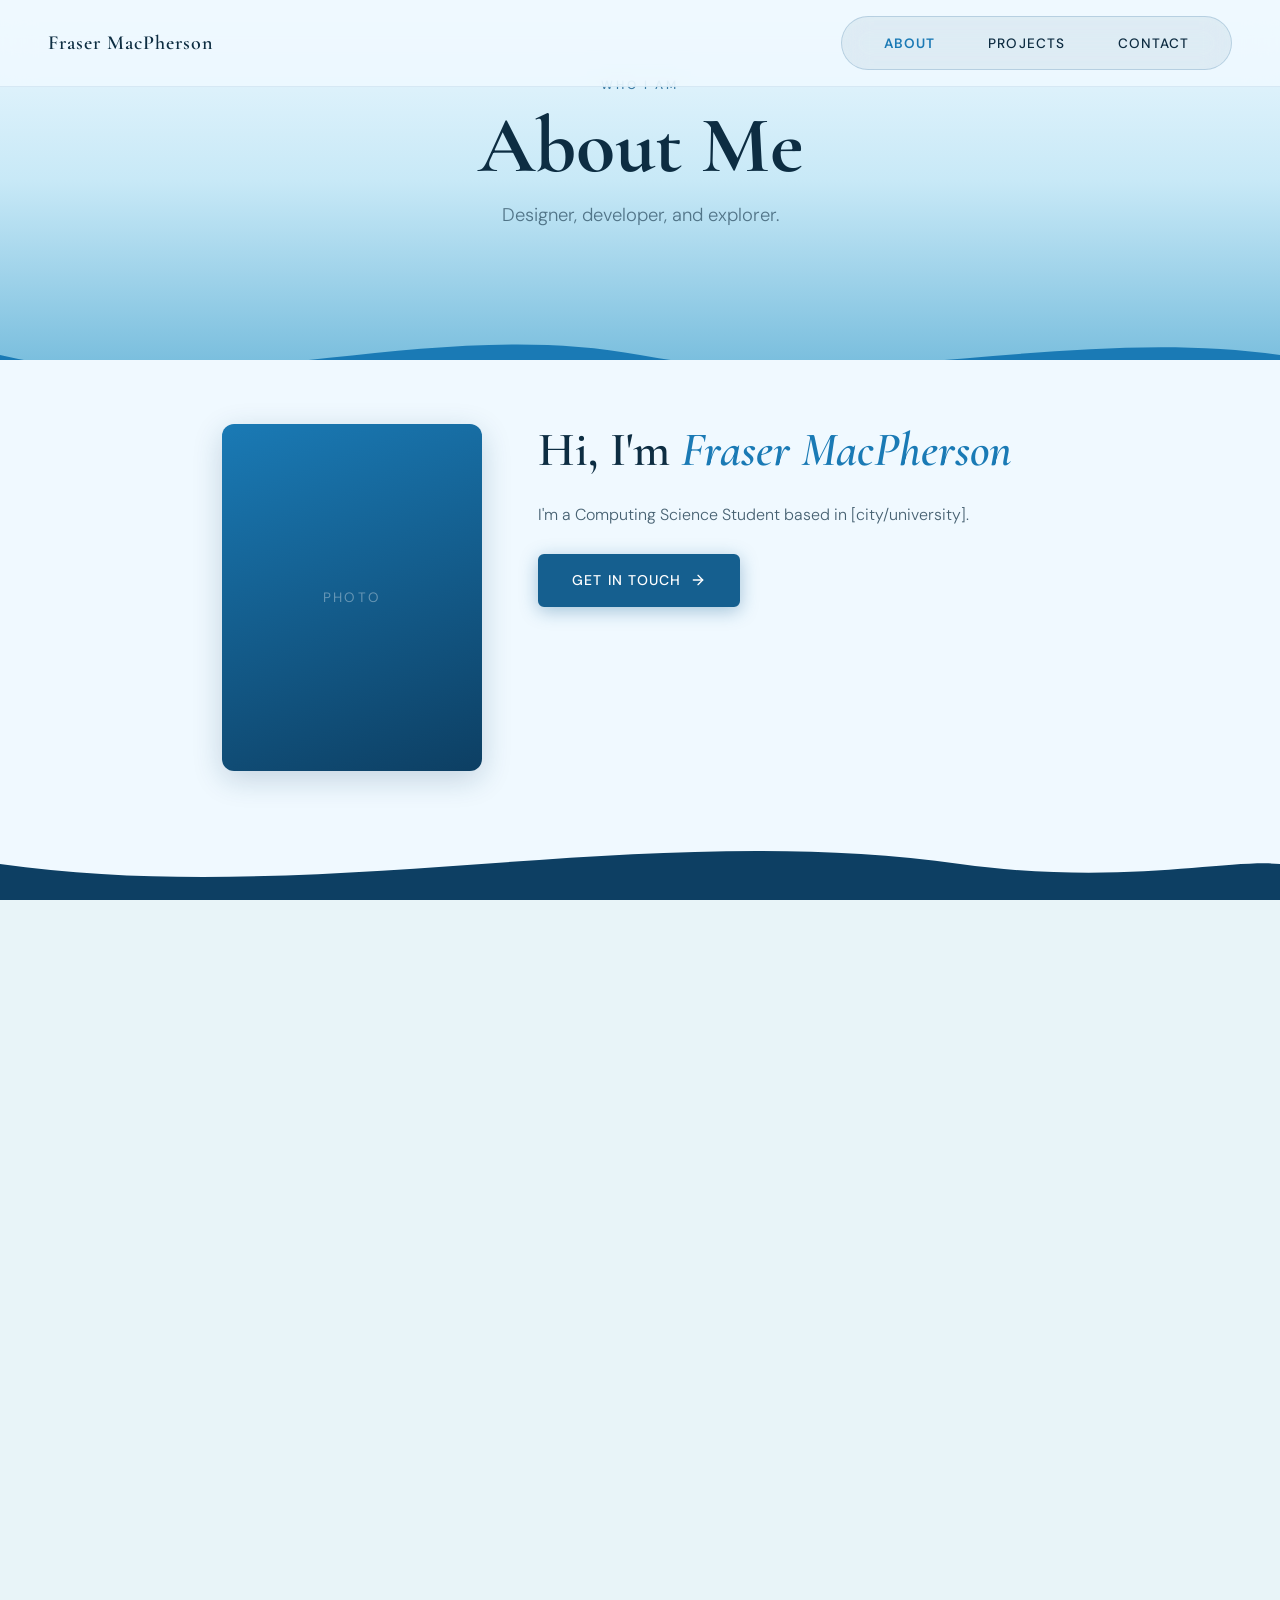
==== commit cb1b78b5: "Update about.html" ====
--- a/about.html
+++ b/about.html
@@ -74,19 +74,19 @@
               <div class="skill-bar"><div class="skill-fill" style="width:90%"></div></div>
             </li>
             <li class="skill-item">
-              <span class="skill-name">JavaScript</span>
+              <span class="skill-name">PHP</span>
               <div class="skill-bar"><div class="skill-fill" style="width:80%"></div></div>
             </li>
             <li class="skill-item">
-              <span class="skill-name">React</span>
-              <div class="skill-bar"><div class="skill-fill" style="width:70%"></div></div>
+              <span class="skill-name">JavaScript</span>
+              <div class="skill-bar"><div class="skill-fill" style="width:50%"></div></div>
             </li>
             <li class="skill-item">
-              <span class="skill-name">Figma / Design</span>
+              <span class="skill-name">Python</span>
               <div class="skill-bar"><div class="skill-fill" style="width:85%"></div></div>
             </li>
             <li class="skill-item">
-              <span class="skill-name">Python</span>
+              <span class="skill-name">Design</span>
               <div class="skill-bar"><div class="skill-fill" style="width:60%"></div></div>
             </li>
           </ul>
@@ -96,23 +96,23 @@
           <h3 class="skills-heading">Experience</h3>
           <ol class="timeline">
             <li class="timeline-item">
-              <span class="timeline-date">2024 – Present</span>
-              <h4 class="timeline-role">Your Current Role</h4>
-              <p class="timeline-org">Company / Institution</p>
-              <p class="timeline-desc">Brief description of what you do here — responsibilities, achievements, or technologies used.</p>
+              <span class="timeline-date">2026 – Present</span>
+              <h4 class="timeline-role">University Student</h4>
+              <p class="timeline-org">UNI NAME</p>
+              <p class="timeline-desc">DESCRIPTION</p>
             </li>
             <li class="timeline-item">
-              <span class="timeline-date">2022 – 2024</span>
-              <h4 class="timeline-role">Previous Role</h4>
-              <p class="timeline-org">Company / Institution</p>
-              <p class="timeline-desc">Brief description of what you did here — responsibilities, achievements, or technologies used.</p>
+              <span class="timeline-date">2020 – 2026</span>
+              <h4 class="timeline-role">Previous Education</h4>
+              <p class="timeline-org">High School</p>
+              <p class="timeline-desc">BDESCRIPTION</p>
             </li>
-            <li class="timeline-item">
+            <!--<li class="timeline-item">
               <span class="timeline-date">2020 – 2022</span>
               <h4 class="timeline-role">Earlier Role</h4>
               <p class="timeline-org">Company / Institution</p>
               <p class="timeline-desc">Brief description of what you did here — responsibilities, achievements, or technologies used.</p>
-            </li>
+            </li>-->
           </ol>
         </div>
       </div>
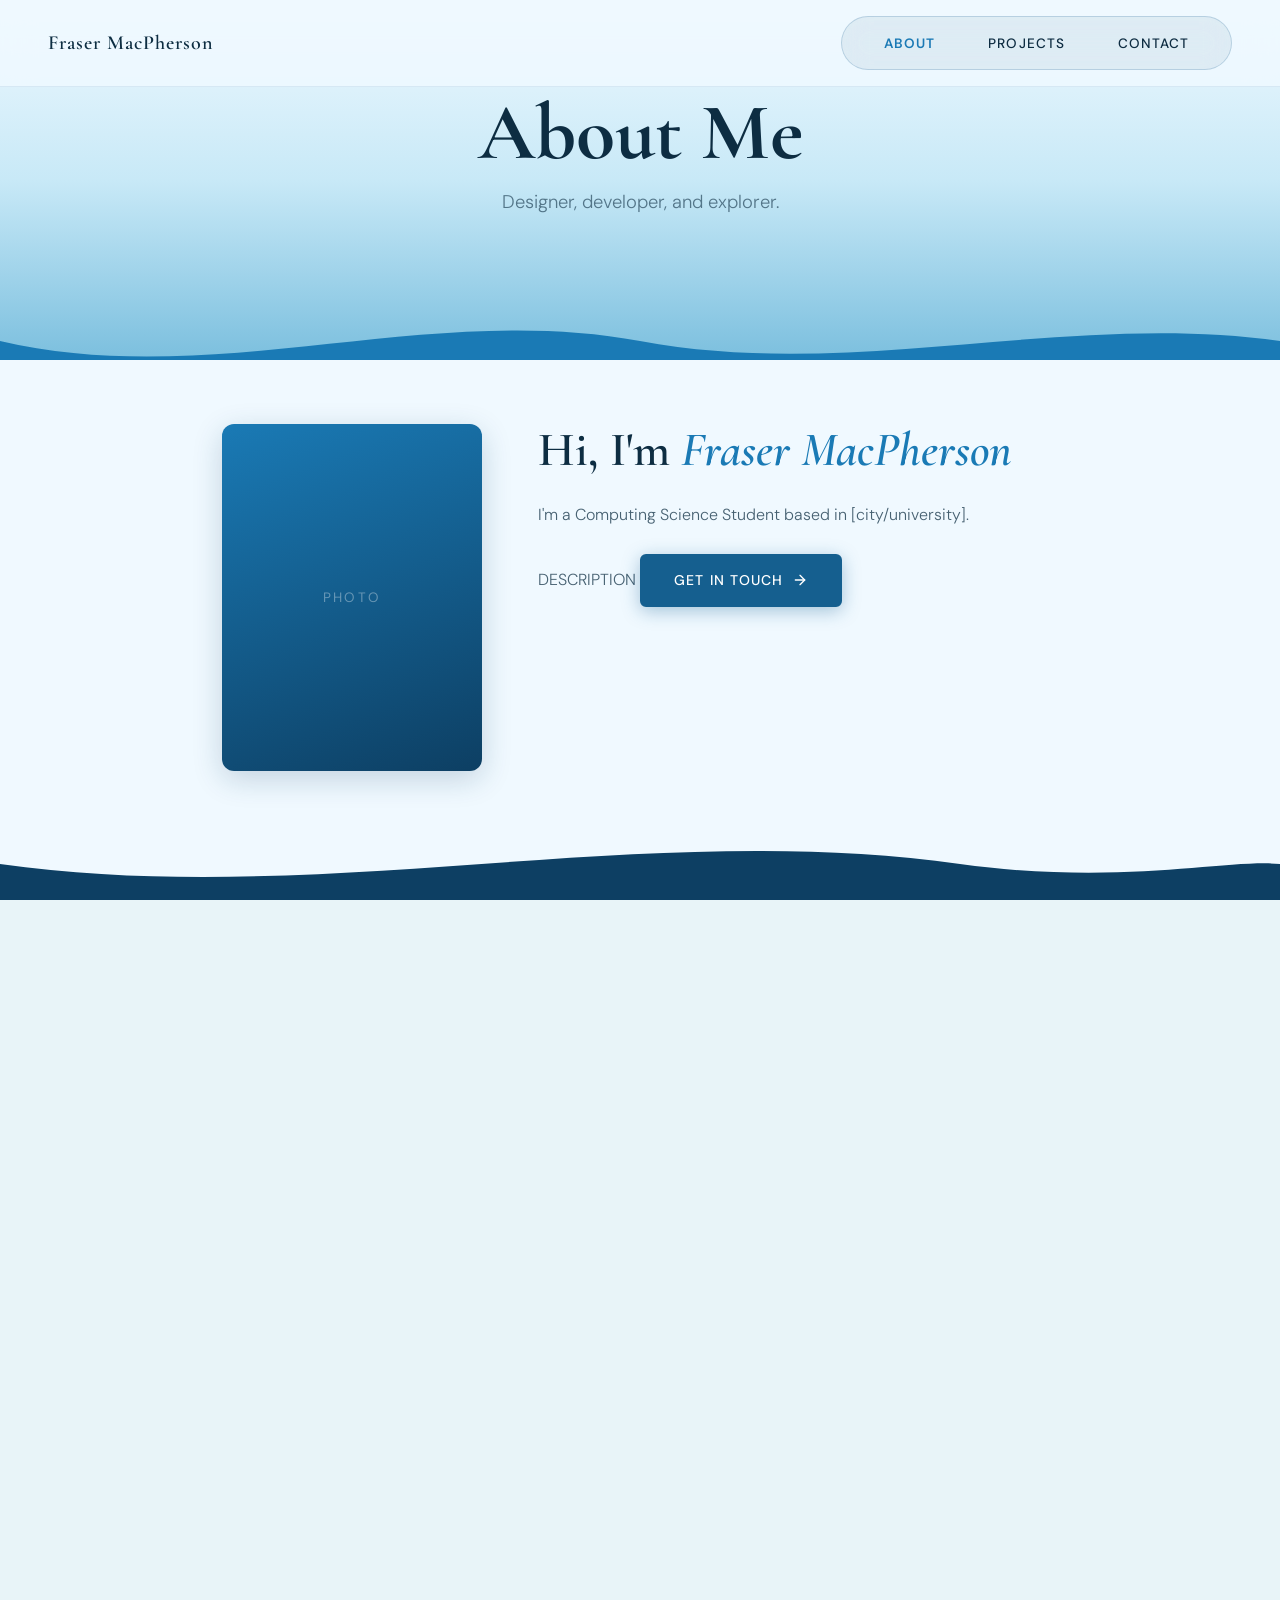
==== commit 0ab3668b: "Update about.html" ====
--- a/about.html
+++ b/about.html
@@ -24,7 +24,7 @@
   <!-- ── Page Hero ── -->
   <section class="inner-hero">
     <div class="inner-hero-content">
-      <span class="page-eyebrow">Who I Am</span>
+      <!--<span class="page-eyebrow">Who I Am</span>-->
       <h1 class="page-title">About Me</h1>
       <p class="page-subtitle">Designer, developer, and explorer.</p>
     </div>
@@ -48,6 +48,7 @@
       <div class="about-intro-text">
         <h2 class="about-heading">Hi, I'm <em>Fraser MacPherson</em></h2>
         <p>I'm a Computing Science Student based in [city/university].
+          DESCRIPTION
         <a href="contact.html" class="cta-btn" style="margin-top:1.5rem; display:inline-flex;">
           Get in Touch
           <svg width="16" height="16" viewBox="0 0 24 24" fill="none" stroke="currentColor" stroke-width="2" stroke-linecap="round" stroke-linejoin="round"><line x1="5" y1="12" x2="19" y2="12"/><polyline points="12 5 19 12 12 19"/></svg>
@@ -87,7 +88,7 @@
             </li>
             <li class="skill-item">
               <span class="skill-name">Design</span>
-              <div class="skill-bar"><div class="skill-fill" style="width:60%"></div></div>
+              <div class="skill-bar"><div class="skill-fill" style="width:90%"></div></div>
             </li>
           </ul>
         </div>
@@ -122,7 +123,7 @@
     <!-- Wave back to light -->
     <div class="about-wave-sep about-wave-sep--flip">
       <svg viewBox="0 0 1440 90" preserveAspectRatio="none" xmlns="http://www.w3.org/2000/svg">
-        <path fill="var(--wave-3)" d="M0,45 C360,0 720,90 1080,45 C1260,22 1380,50 1440,45 L1440,0 L0,0 Z"/>
+        <!--<path fill="var(--wave-3)" d="M0,45 C360,0 720,90 1080,45 C1260,22 1380,50 1440,45 L1440,0 L0,0 Z"/>-->
       </svg>
     </div>
 
